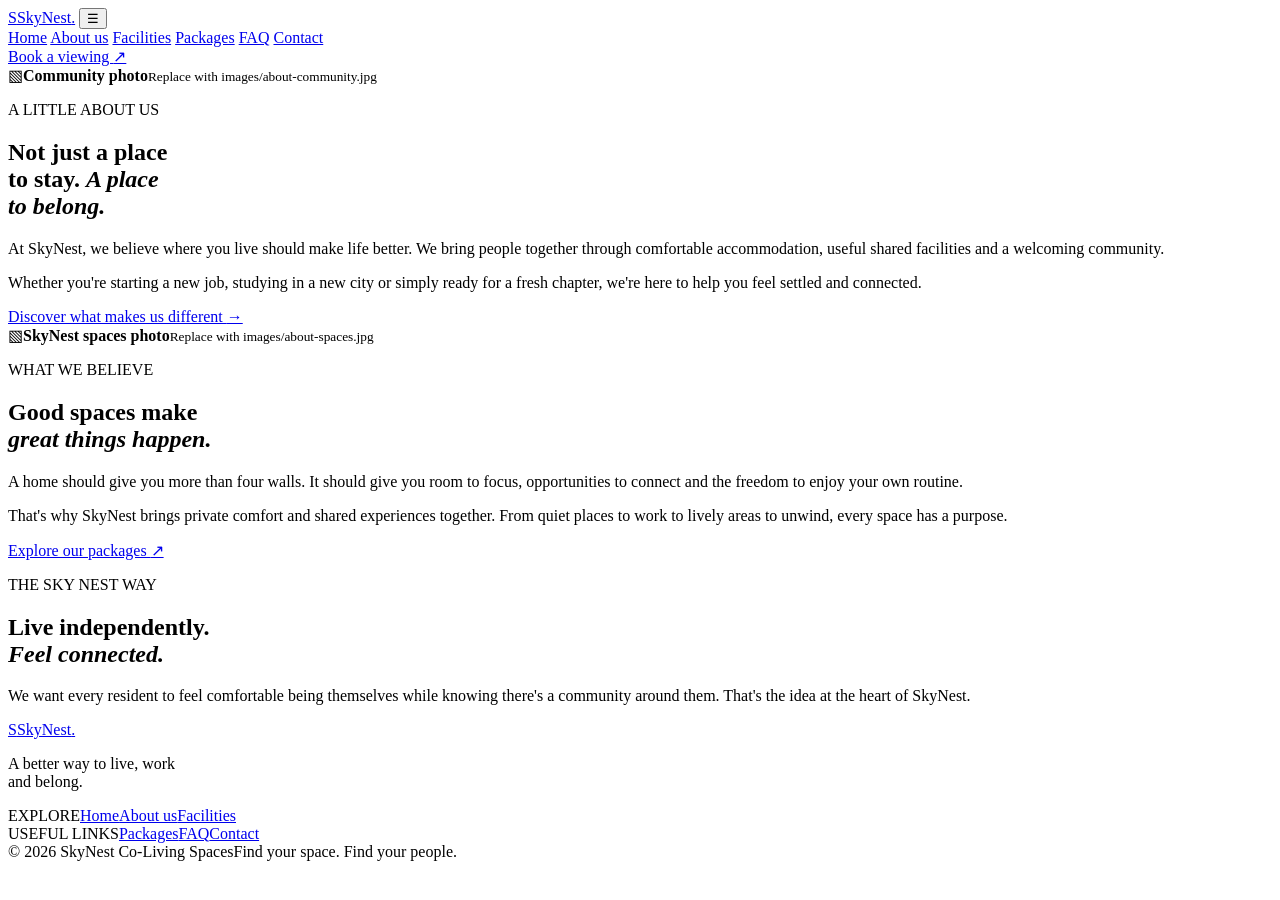
==== about.html @ 015fd2d6 "Add files via upload" ====
<!DOCTYPE html>
<html lang="en">
<head>
  <meta charset="UTF-8">
  <meta name="viewport" content="width=device-width, initial-scale=1.0">
  <meta name="description" content="Learn about SkyNest Co-Living Spaces and the community behind a better way to live together.">
  <title>About Us | SkyNest</title>
  <link rel="stylesheet" href="css/style.css">
  <script src="js/script.js" defer></script>
</head>
<body>
  <header class="site-header">
    <nav class="navbar container" aria-label="Main navigation">
      <a class="brand" href="index.html"><span class="brand-mark">S</span><span>SkyNest<span class="brand-dot">.</span></span></a>
      <button class="menu-toggle" aria-label="Open navigation" aria-expanded="false">☰</button>
      <div class="nav-links">
        <a href="index.html">Home</a>
        <a class="active" href="about.html">About us</a>
        <a href="facilities.html">Facilities</a>
        <a href="packages.html">Packages</a>
        <a href="faq.html">FAQ</a>
        <a href="contact.html">Contact</a>
      </div>
      <a class="button button-small nav-cta" href="contact.html">Book a viewing <span>↗</span></a>
    </nav>
  </header>

  <main>
    <section class="about-story container">
      <div class="story-row">
        <div class="story-image image-frame">
          <!-- Add your first About Us photo as images/about-community.jpg -->
          <img src="images/about-community.jpg" alt="Residents enjoying time together in a SkyNest shared space" onerror="this.style.display='none'; this.parentElement.classList.add('image-placeholder'); this.parentElement.querySelector('.placeholder-note').hidden=false;">
          <div class="placeholder-note" hidden><span class="placeholder-icon">▧</span><strong>Community photo</strong><small>Replace with images/about-community.jpg</small></div>
        </div>
        <div class="story-copy">
          <p class="eyebrow">A LITTLE ABOUT US</p>
          <h1>Not just a place<br>to stay. <em>A place<br>to belong.</em></h1>
          <p class="lead">At SkyNest, we believe where you live should make life better. We bring people together through comfortable accommodation, useful shared facilities and a welcoming community.</p>
          <p>Whether you're starting a new job, studying in a new city or simply ready for a fresh chapter, we're here to help you feel settled and connected.</p>
          <a class="text-link" href="#our-approach">Discover what makes us different <span>→</span></a>
        </div>
      </div>

      <div class="story-row story-row-reverse" id="our-approach">
        <div class="story-image image-frame">
          <!-- Add your second About Us photo as images/about-spaces.jpg -->
          <img src="images/about-spaces.jpg" alt="Warm, modern shared living and working areas" onerror="this.style.display='none'; this.parentElement.classList.add('image-placeholder'); this.parentElement.querySelector('.placeholder-note').hidden=false;">
          <div class="placeholder-note" hidden><span class="placeholder-icon">▧</span><strong>SkyNest spaces photo</strong><small>Replace with images/about-spaces.jpg</small></div>
        </div>
        <div class="story-copy">
          <p class="eyebrow">WHAT WE BELIEVE</p>
          <h2>Good spaces make<br><em>great things happen.</em></h2>
          <p class="lead">A home should give you more than four walls. It should give you room to focus, opportunities to connect and the freedom to enjoy your own routine.</p>
          <p>That's why SkyNest brings private comfort and shared experiences together. From quiet places to work to lively areas to unwind, every space has a purpose.</p>
          <a class="button" href="packages.html">Explore our packages <span>↗</span></a>
        </div>
      </div>
    </section>

    <section class="about-values section-pad">
      <div class="container values-inner">
        <div><p class="eyebrow">THE SKY NEST WAY</p><h2>Live independently.<br><em>Feel connected.</em></h2></div>
        <p>We want every resident to feel comfortable being themselves while knowing there's a community around them. That's the idea at the heart of SkyNest.</p>
      </div>
    </section>
  </main>

  <footer class="site-footer">
    <div class="container footer-inner">
      <div class="footer-brand"><a class="brand brand-light" href="index.html"><span class="brand-mark">S</span><span>SkyNest<span class="brand-dot">.</span></span></a><p>A better way to live, work<br>and belong.</p></div>
      <div class="footer-column"><span class="footer-label">EXPLORE</span><a href="index.html">Home</a><a href="about.html">About us</a><a href="facilities.html">Facilities</a></div>
      <div class="footer-column"><span class="footer-label">USEFUL LINKS</span><a href="packages.html">Packages</a><a href="faq.html">FAQ</a><a href="contact.html">Contact</a></div>
      <div class="footer-bottom"><span>© 2026 SkyNest Co-Living Spaces</span><span>Find your space. Find your people.</span></div>
    </div>
  </footer>
</body>
</html>
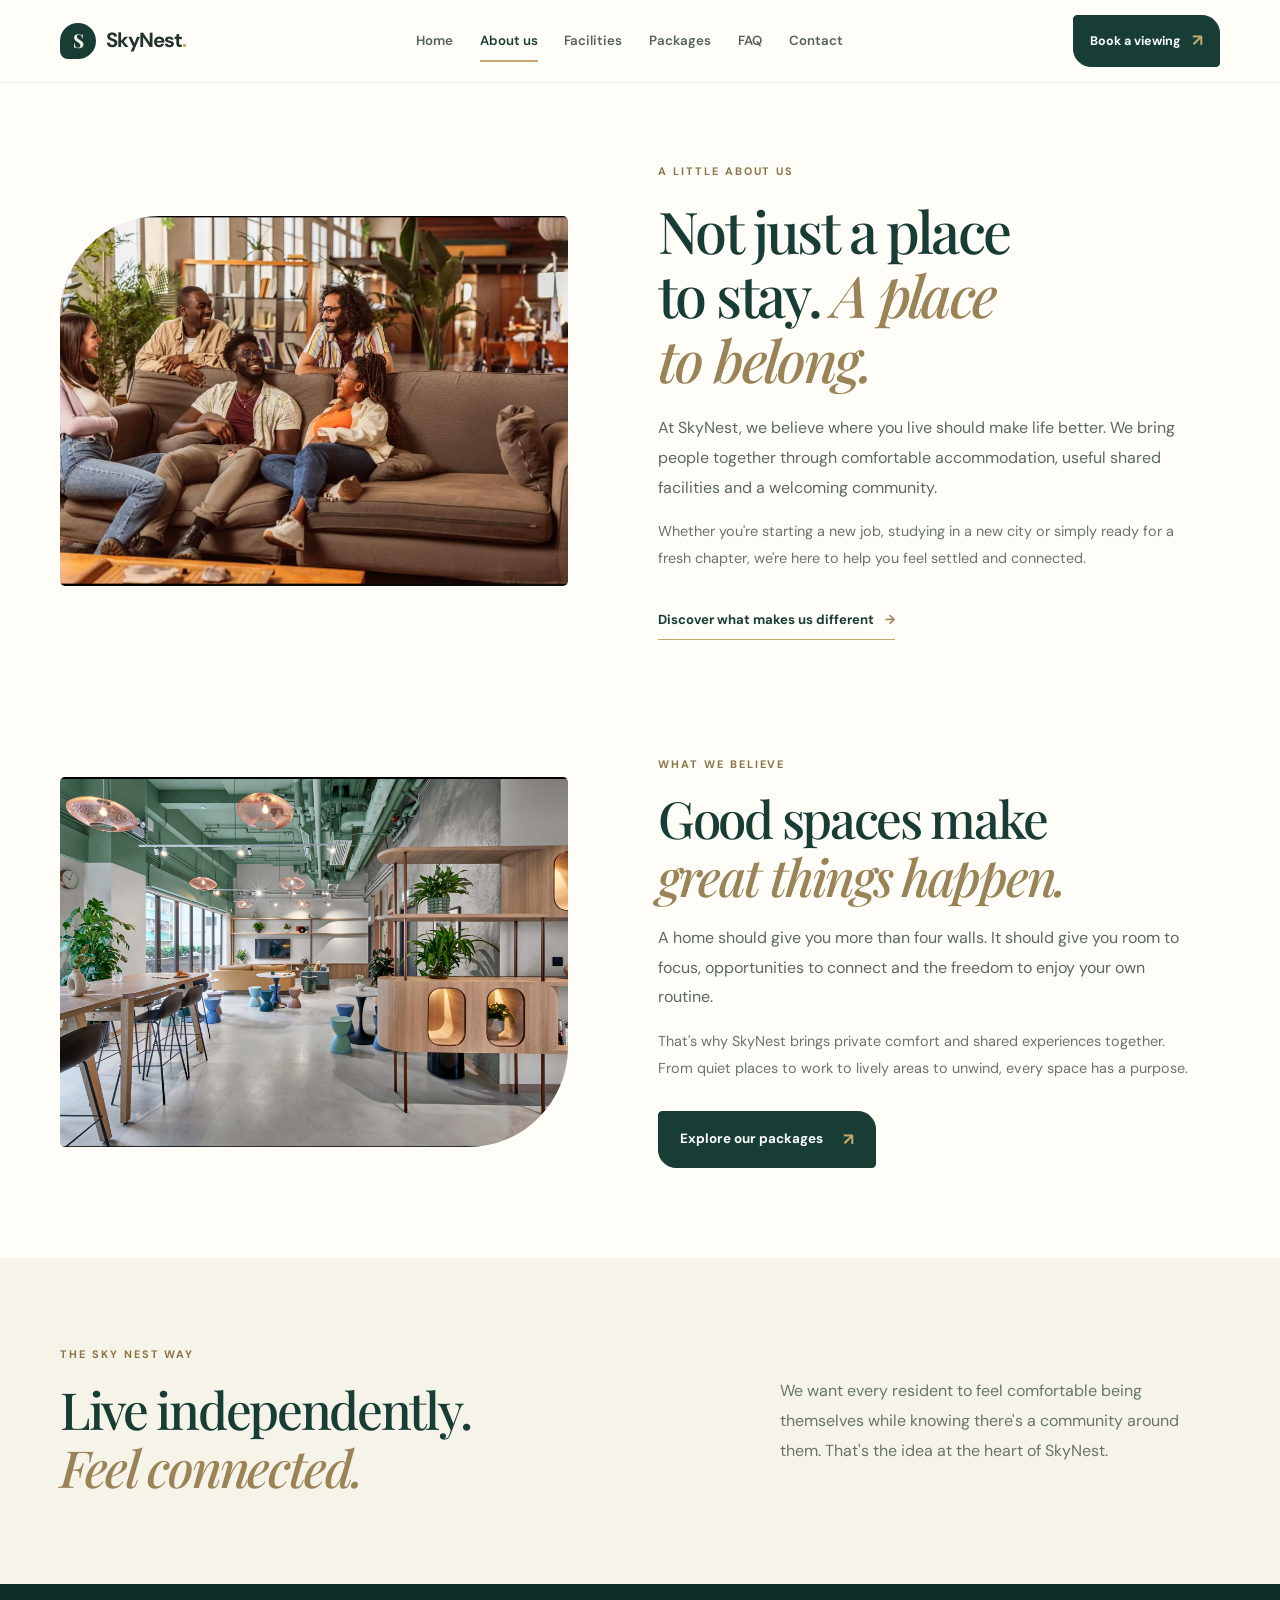
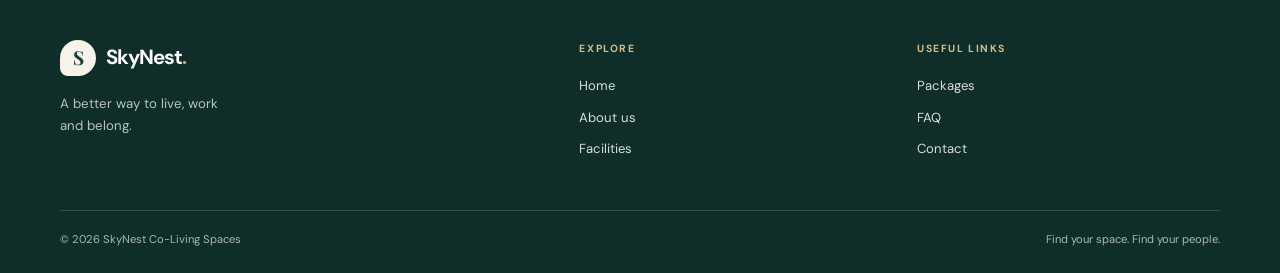
==== commit 6db91828: "Update about.html" ====
--- a/about.html
+++ b/about.html
@@ -5,8 +5,8 @@
   <meta name="viewport" content="width=device-width, initial-scale=1.0">
   <meta name="description" content="Learn about SkyNest Co-Living Spaces and the community behind a better way to live together.">
   <title>About Us | SkyNest</title>
-  <link rel="stylesheet" href="css/style.css">
-  <script src="js/script.js" defer></script>
+  <link rel="stylesheet" href="style.css">
+  <script src="script.js" defer></script>
 </head>
 <body>
   <header class="site-header">
@@ -30,7 +30,7 @@
       <div class="story-row">
         <div class="story-image image-frame">
           <!-- Add your first About Us photo as images/about-community.jpg -->
-          <img src="images/about-community.jpg" alt="Residents enjoying time together in a SkyNest shared space" onerror="this.style.display='none'; this.parentElement.classList.add('image-placeholder'); this.parentElement.querySelector('.placeholder-note').hidden=false;">
+          <img src="about-community.jpg" alt="Residents enjoying time together in a SkyNest shared space" onerror="this.style.display='none'; this.parentElement.classList.add('image-placeholder'); this.parentElement.querySelector('.placeholder-note').hidden=false;">
           <div class="placeholder-note" hidden><span class="placeholder-icon">▧</span><strong>Community photo</strong><small>Replace with images/about-community.jpg</small></div>
         </div>
         <div class="story-copy">
@@ -45,7 +45,7 @@
       <div class="story-row story-row-reverse" id="our-approach">
         <div class="story-image image-frame">
           <!-- Add your second About Us photo as images/about-spaces.jpg -->
-          <img src="images/about-spaces.jpg" alt="Warm, modern shared living and working areas" onerror="this.style.display='none'; this.parentElement.classList.add('image-placeholder'); this.parentElement.querySelector('.placeholder-note').hidden=false;">
+          <img src="about-spaces.jpg" alt="Warm, modern shared living and working areas" onerror="this.style.display='none'; this.parentElement.classList.add('image-placeholder'); this.parentElement.querySelector('.placeholder-note').hidden=false;">
           <div class="placeholder-note" hidden><span class="placeholder-icon">▧</span><strong>SkyNest spaces photo</strong><small>Replace with images/about-spaces.jpg</small></div>
         </div>
         <div class="story-copy">
@@ -75,4 +75,4 @@
     </div>
   </footer>
 </body>
-</html>+</html>
--- a/style.css
+++ b/style.css
@@ -0,0 +1,263 @@
+@import url('https://fonts.googleapis.com/css2?family=DM+Sans:wght@400;500;600;700&family=Playfair+Display:ital,wght@0,500;0,600;0,700;1,500;1,600&display=swap');
+
+:root {
+  --forest: #173d35;
+  --forest-deep: #102e29;
+  --sage: #dce6dc;
+  --cream: #f6f3e9;
+  --paper: #fffdf7;
+  --gold: #c7a86b;
+  --ink: #20332d;
+  --muted: #68756d;
+  --line: rgba(32, 51, 45, .16);
+  --serif: "Playfair Display", Georgia, serif;
+  --sans: "DM Sans", Arial, sans-serif;
+}
+* { box-sizing: border-box; }
+html { scroll-behavior: smooth; }
+body { margin: 0; background: var(--paper); color: var(--ink); font-family: var(--sans); line-height: 1.65; }
+a { color: inherit; text-decoration: none; }
+img { display: block; width: 100%; height: 100%; object-fit: cover; }
+.container { width: min(1160px, calc(100% - 64px)); margin: 0 auto; }
+.site-header { background: var(--paper); position: sticky; top: 0; z-index: 20; border-bottom: 1px solid rgba(32,51,45,.08); }
+.navbar { min-height: 82px; display: flex; align-items: center; justify-content: space-between; gap: 26px; }
+.brand { display: inline-flex; align-items: center; gap: 10px; font-weight: 700; font-size: 1.28rem; letter-spacing: -.05em; white-space: nowrap; }
+.brand-mark { display: grid; place-items: center; width: 36px; height: 36px; border-radius: 50% 50% 50% 8px; background: var(--forest); color: var(--cream); font-family: var(--serif); font-size: 1.2rem; }
+.brand-dot { color: var(--gold); }
+.nav-links { display: flex; align-items: center; gap: clamp(14px, 2.1vw, 28px); }
+.nav-links a { color: #53635a; font-size: .83rem; font-weight: 600; transition: color .2s; }
+.nav-links a:hover, .nav-links a.active { color: var(--forest); }
+.nav-links a.active { position: relative; }
+.nav-links a.active::after { content: ""; position: absolute; height: 2px; background: var(--gold); left: 0; right: 0; bottom: -10px; }
+.button { display: inline-flex; justify-content: center; align-items: center; gap: 20px; padding: 14px 21px; border-radius: 4px 18px 4px 18px; background: var(--forest); color: white; font-size: .84rem; font-weight: 700; border: 1px solid var(--forest); transition: .2s ease; }
+.button:hover { background: var(--forest-deep); transform: translateY(-2px); }
+.button span { color: var(--gold); font-size: 1.05rem; }
+.button-small { padding: 11px 16px; font-size: .78rem; gap: 12px; }
+.button-outline { background: transparent; color: var(--forest); }
+.button-outline:hover { color: white; }
+.button-light { background: var(--cream); color: var(--forest); border-color: var(--cream); }
+.button-light:hover { background: white; color: var(--forest); }
+.menu-toggle { display: none; border: 0; background: transparent; color: var(--forest); font-size: 1.6rem; cursor: pointer; }
+.hero { display: grid; grid-template-columns: 1.02fr .98fr; gap: clamp(42px, 7vw, 90px); align-items: center; padding-top: 64px; padding-bottom: 82px; }
+.image-frame { position: relative; background: var(--sage); overflow: hidden; }
+.hero-image { height: 490px; border-radius: 160px 8px 8px 8px; }
+.hero-image::after { content: ""; position: absolute; inset: 18px -18px -18px 18px; border: 1px solid var(--gold); pointer-events: none; z-index: 1; }
+.image-caption { position: absolute; bottom: 22px; left: 22px; z-index: 2; background: rgba(16,46,41,.88); color: white; padding: 10px 15px; border-radius: 3px 12px 3px 12px; font-size: .75rem; letter-spacing: .04em; }
+.caption-dot { display: inline-block; width: 7px; height: 7px; border-radius: 50%; background: var(--gold); margin-right: 8px; }
+.hero-copy { padding: 14px 0; }
+.eyebrow { margin: 0 0 17px; color: #8b7449; font-size: .68rem; font-weight: 700; letter-spacing: .18em; }
+h1, h2, h3, p { margin-top: 0; }
+h1, h2 { color: var(--forest); font-family: var(--serif); font-weight: 500; letter-spacing: -.045em; line-height: 1.12; }
+h1 { margin-bottom: 22px; font-size: clamp(2.8rem, 5vw, 4.65rem); }
+h2 { margin-bottom: 18px; font-size: clamp(2.35rem, 4vw, 3.55rem); }
+h1 em, h2 em { color: #9a8356; font-weight: 500; }
+.lead { color: #596a60; font-size: 1rem; line-height: 1.85; max-width: 540px; }
+.hero-actions { display: flex; align-items: center; flex-wrap: wrap; gap: 26px; margin-top: 30px; }
+.text-link { color: var(--forest); font-size: .84rem; font-weight: 700; border-bottom: 1px solid var(--gold); padding-bottom: 5px; }
+.text-link span { margin-left: 8px; color: #9a8356; }
+.hero-note { display: flex; align-items: center; gap: 12px; margin-top: 48px; color: #7b857d; font-size: .75rem; }
+.note-line { width: 42px; height: 1px; background: var(--gold); }
+.section-pad { padding: 88px 0; }
+.intro-section { background: var(--cream); }
+.section-heading { max-width: 650px; margin-bottom: 45px; }
+.section-description { color: var(--muted); max-width: 490px; margin-bottom: 0; }
+.benefit-grid { display: grid; grid-template-columns: repeat(4, 1fr); border-top: 1px solid var(--line); }
+.benefit-item { position: relative; padding: 27px 24px 10px 0; border-right: 1px solid var(--line); }
+.benefit-item:not(:first-child) { padding-left: 24px; }
+.benefit-item:last-child { border-right: 0; }
+.number { display: block; color: #9b895f; font-size: .68rem; letter-spacing: .12em; }
+.benefit-icon { display: block; color: var(--forest); font-size: 1.65rem; margin: 19px 0 14px; }
+.benefit-item h3 { color: var(--forest); font-family: var(--serif); font-size: 1.3rem; font-weight: 600; margin-bottom: 8px; }
+.benefit-item p { color: var(--muted); font-size: .83rem; line-height: 1.75; margin: 0; }
+.spaces-section { background: var(--paper); }
+.section-topline { display: flex; align-items: end; justify-content: space-between; gap: 30px; margin-bottom: 38px; }
+.section-heading.compact { margin: 0; }
+.section-heading.compact .section-description { max-width: 560px; }
+.section-topline > .button { margin-bottom: 5px; }
+.space-grid { display: grid; grid-template-columns: repeat(4, 1fr); gap: 18px; }
+.space-card { position: relative; padding-bottom: 12px; border-bottom: 1px solid var(--line); }
+.space-photo { height: 225px; background: var(--sage); overflow: hidden; margin-bottom: 17px; }
+.space-photo img { transition: transform .5s; }
+.space-card:hover .space-photo img { transform: scale(1.05); }
+.photo-one { border-radius: 65px 4px 4px 4px; }
+.photo-two { border-radius: 4px 65px 4px 4px; }
+.photo-three { border-radius: 4px 4px 65px 4px; }
+.photo-four { border-radius: 4px 4px 4px 65px; }
+.card-kicker { color: #9a8356; font-size: .62rem; letter-spacing: .15em; font-weight: 700; }
+.space-card h3 { color: var(--forest); font-family: var(--serif); font-size: 1.3rem; font-weight: 600; margin: 5px 0 0; }
+.card-arrow { position: absolute; right: 3px; bottom: 13px; color: var(--gold); font-size: 1.2rem; }
+.closing-banner { display: flex; justify-content: space-between; align-items: center; gap: 25px; background: var(--forest); color: white; padding: 48px 58px; margin-top: 0; margin-bottom: 90px; border-radius: 4px 70px 4px 4px; }
+.closing-banner h2 { color: white; margin: 0; font-size: clamp(2rem, 3.5vw, 3rem); }
+.closing-banner h2 em { color: #d8c49b; }
+.closing-banner .eyebrow { color: #d4bd8c; }
+.site-footer { background: var(--forest-deep); color: #e9eee8; padding: 56px 0 24px; }
+.footer-inner { display: grid; grid-template-columns: 1.6fr 1fr 1fr; gap: 35px; }
+.brand-light { color: white; }
+.brand-light .brand-mark { background: var(--cream); color: var(--forest); }
+.footer-brand p { color: #b7c4ba; font-size: .83rem; margin: 17px 0 0; }
+.footer-column { display: flex; flex-direction: column; align-items: flex-start; gap: 10px; }
+.footer-label { color: #d3bd8e; font-size: .65rem; font-weight: 700; letter-spacing: .15em; margin-bottom: 8px; }
+.footer-column a { color: #d6dfd7; font-size: .82rem; }
+.footer-column a:hover { color: white; }
+.footer-bottom { grid-column: 1 / -1; display: flex; justify-content: space-between; gap: 20px; border-top: 1px solid rgba(255,255,255,.16); padding-top: 19px; margin-top: 15px; color: #aab9ad; font-size: .7rem; }
+.about-story { padding-top: 68px; padding-bottom: 78px; }
+.story-row { display: grid; grid-template-columns: .95fr 1.05fr; align-items: center; gap: clamp(42px, 7vw, 90px); margin-bottom: 92px; }
+.story-row:last-child { margin-bottom: 0; }
+.story-image { height: 370px; border-radius: 100px 5px 5px 5px; }
+.story-row-reverse .story-image { border-radius: 5px 5px 100px 5px; }
+.story-copy { padding: 12px 0; }
+.story-copy h1 { font-size: clamp(2.6rem, 4.5vw, 4rem); }
+.story-copy h2 { font-size: clamp(2.35rem, 4vw, 3.45rem); }
+.story-copy > p:not(.eyebrow):not(.lead) { color: var(--muted); font-size: .9rem; line-height: 1.85; max-width: 540px; }
+.story-copy .text-link, .story-copy .button { margin-top: 15px; }
+.story-row-reverse { grid-template-columns: .95fr 1.05fr; }
+.story-row-reverse .story-image { order: 0; }
+.about-values { background: var(--cream); }
+.values-inner { display: flex; align-items: center; justify-content: space-between; gap: 70px; }
+.values-inner h2 { margin: 0; }
+.values-inner > p { max-width: 440px; color: var(--muted); margin: 0; line-height: 1.9; }
+.image-placeholder { display: grid; place-items: center; background: linear-gradient(135deg, #dce6dc, #c6d5c8); color: var(--forest); }
+.placeholder-note { display: flex; flex-direction: column; align-items: center; gap: 7px; text-align: center; padding: 20px; }
+.placeholder-icon { font-size: 3rem; opacity: .55; }
+.placeholder-note small { color: #64766b; font-size: .72rem; }
+@media (max-width: 900px) {
+  .container { width: min(100% - 42px, 720px); }
+  .navbar { gap: 15px; }
+  .nav-links { gap: 13px; }
+  .nav-links a { font-size: .73rem; }
+  .nav-cta { display: none; }
+  .hero { gap: 38px; }
+  .hero-image { height: 410px; }
+  .space-grid { grid-template-columns: repeat(2, 1fr); }
+  .benefit-grid { grid-template-columns: repeat(2, 1fr); }
+  .benefit-item:nth-child(2) { border-right: 0; }
+  .benefit-item:nth-child(3), .benefit-item:nth-child(4) { border-top: 1px solid var(--line); }
+  .benefit-item:nth-child(3) { padding-left: 0; }
+}
+@media (max-width: 650px) {
+  .container { width: calc(100% - 36px); }
+  .navbar { min-height: 72px; flex-wrap: wrap; }
+  .menu-toggle { display: block; margin-left: auto; }
+  .nav-links { display: none; order: 3; width: 100%; flex-direction: column; align-items: flex-start; padding: 8px 0 18px; }
+  .nav-links.open { display: flex; }
+  .nav-links a { font-size: .9rem; padding: 4px 0; }
+  .nav-links a.active::after { bottom: 0; }
+  .hero { grid-template-columns: 1fr; padding-top: 28px; padding-bottom: 58px; gap: 34px; }
+  .hero-image { height: 320px; border-radius: 100px 5px 5px 5px; margin-right: 10px; }
+  h1 { font-size: clamp(2.8rem, 12vw, 4rem); }
+  .hero-note { margin-top: 30px; }
+  .section-pad { padding: 62px 0; }
+  .section-topline { align-items: flex-start; flex-direction: column; }
+  .benefit-grid { grid-template-columns: 1fr 1fr; }
+  .benefit-item { padding: 22px 15px 18px 0; }
+  .benefit-item:not(:first-child) { padding-left: 15px; }
+  .benefit-item:nth-child(3) { padding-left: 0; }
+  .space-grid { gap: 22px 13px; }
+  .space-photo { height: 175px; }
+  .space-card h3 { font-size: 1.1rem; }
+  .closing-banner { flex-direction: column; align-items: flex-start; padding: 34px 25px; margin-bottom: 60px; }
+  .footer-inner { grid-template-columns: 1fr 1fr; gap: 28px 20px; }
+  .footer-brand { grid-column: 1 / -1; }
+  .footer-bottom { flex-direction: column; }
+  .about-story { padding-top: 35px; padding-bottom: 55px; }
+  .story-row, .story-row-reverse { grid-template-columns: 1fr; gap: 27px; margin-bottom: 65px; }
+  .story-image { height: 280px; border-radius: 75px 5px 5px 5px; }
+  .story-row-reverse .story-image { border-radius: 5px 5px 75px 5px; }
+  .story-copy h1 { font-size: 3rem; }
+  .values-inner { flex-direction: column; align-items: flex-start; gap: 22px; }
+}
+
+
+/* FACILITIES PAGE */
+.facilities-intro{background:var(--cream);padding:62px 0 48px;border-bottom:1px solid var(--line)}
+.facilities-intro .container{max-width:1160px}
+.facilities-intro h1{font-size:clamp(2.8rem,5.5vw,4.7rem);margin-bottom:18px}
+.facilities-lead{max-width:760px;color:var(--muted);font-size:1rem;line-height:1.85;margin-bottom:28px}
+.facilities-intro-bottom{display:flex;align-items:center;gap:14px;color:#7b857d;font-size:.78rem}
+.intro-rule{width:48px;height:1px;background:var(--gold)}
+.facilities-section-heading{display:flex;justify-content:space-between;align-items:end;gap:40px;margin-bottom:42px}
+.facilities-section-heading h2{margin-bottom:0}
+.facilities-section-heading .section-description{max-width:390px;margin-bottom:7px}
+.facilities-grid{display:grid;grid-template-columns:repeat(4,minmax(0,1fr));gap:30px 20px}
+.facility-card{min-width:0;border:1px solid rgba(32,51,45,.22);background:#fffefa;padding:15px;transition:transform .25s,box-shadow .25s}
+.facility-card:hover{transform:translateY(-4px);box-shadow:0 14px 30px rgba(16,46,41,.09)}
+.facility-photo{height:145px;position:relative;overflow:hidden;background:var(--sage);margin:0 auto 15px}
+.facility-photo img{transition:transform .45s}
+.facility-card:hover .facility-photo img{transform:scale(1.05)}
+.facility-number{position:absolute;top:9px;left:9px;padding:4px 8px;color:white;background:rgba(16,46,41,.88);font-size:.62rem;letter-spacing:.1em}
+.facility-info{min-height:105px;padding:0 2px 3px}
+.facility-info h3{color:var(--forest);font-family:var(--serif);font-size:1.17rem;line-height:1.25;font-weight:600;margin:0 0 8px}
+.facility-info p{color:var(--muted);font-size:.76rem;line-height:1.65;margin:0}
+.facility-photo-placeholder{display:grid;place-items:center;background:linear-gradient(135deg,#dce6dc,#c6d5c8);color:var(--forest)}
+.facility-photo-placeholder .placeholder-note{gap:3px}
+.facility-photo-placeholder .placeholder-icon{font-size:2.2rem}
+.facilities-cta{display:flex;justify-content:space-between;align-items:center;gap:24px;background:var(--forest);color:white;padding:42px 54px;margin-bottom:85px;border-radius:4px 65px 4px 4px}
+.facilities-cta h2{color:white;margin:0;font-size:clamp(2rem,3.5vw,3rem)}
+.facilities-cta h2 em{color:#d8c49b}
+.facilities-cta .eyebrow{color:#d4bd8c}
+
+/* CONTACT PAGE */
+.contact-top{display:grid;grid-template-columns:1fr .95fr;gap:55px;align-items:center;padding-top:72px;padding-bottom:80px}
+.contact-details h1{font-size:clamp(2.8rem,5vw,4.4rem);margin-bottom:17px}
+.contact-details>.lead{max-width:570px}
+.contact-detail-grid{display:grid;grid-template-columns:1fr 1fr;gap:18px 24px;margin-top:34px}
+.contact-detail{border:1px solid var(--line);padding:13px 15px;min-height:68px;display:flex;flex-direction:column;justify-content:center}
+.detail-label{color:#9a8356;font-size:.61rem;font-weight:700;letter-spacing:.14em;margin-bottom:5px}
+.contact-detail a,.contact-detail>span:last-child{color:var(--forest);font-size:.79rem;font-weight:600}
+.contact-top-image{height:330px;border-radius:4px 100px 4px 4px}
+.contact-enquiry{display:grid;grid-template-columns:.95fr 1.05fr;gap:65px;align-items:stretch;background:var(--cream);padding:18px;margin-bottom:85px}
+.contact-enquiry-image{position:relative;min-height:550px;background:var(--sage);overflow:hidden}
+.contact-image-caption{position:absolute;bottom:22px;left:22px;right:22px;padding:18px 20px;background:rgba(16,46,41,.9);color:white;display:flex;flex-direction:column;gap:5px}
+.contact-image-caption span{color:#d8c49b;font-size:.62rem;letter-spacing:.16em;font-weight:700}
+.contact-image-caption strong{font-family:var(--serif);font-size:1.55rem;line-height:1.2;font-weight:500}
+.contact-form-area{padding:32px 35px 25px 0}
+.contact-form-area h2{font-size:clamp(2.2rem,3.5vw,3.2rem);margin-bottom:12px}
+.contact-form-intro{color:var(--muted);font-size:.83rem;margin-bottom:20px}
+.contact-form{display:flex;flex-direction:column}
+.contact-form label{color:var(--forest);font-size:.75rem;font-weight:700;margin:11px 0 6px}
+.contact-form input,.contact-form select,.contact-form textarea{width:100%;border:1px solid rgba(32,51,45,.25);background:var(--paper);padding:12px 13px;color:var(--ink);font:inherit;font-size:.8rem;border-radius:2px}
+.contact-form input:focus,.contact-form select:focus,.contact-form textarea:focus{outline:2px solid rgba(199,168,107,.55);border-color:var(--gold)}
+.contact-form textarea{resize:vertical}
+.contact-submit{align-self:flex-start;margin-top:18px;cursor:pointer}
+.form-note{color:#78847b;font-size:.67rem;line-height:1.6;margin:13px 0 0}
+@media(max-width:900px){.facilities-grid{grid-template-columns:repeat(2,minmax(0,1fr))}.contact-top{gap:30px}.contact-enquiry{gap:30px}}
+@media(max-width:650px){
+.facilities-intro{padding:43px 0 35px}.facilities-section-heading{display:block}.facilities-section-heading .section-description{margin-top:18px}
+.facilities-grid{grid-template-columns:repeat(2,minmax(0,1fr));gap:15px 12px}.facility-card{padding:9px}.facility-photo{height:120px;margin-bottom:11px}.facility-info{min-height:125px}.facility-info h3{font-size:1.02rem}.facility-info p{font-size:.7rem}
+.facilities-cta{flex-direction:column;align-items:flex-start;padding:32px 25px;margin-bottom:60px}
+.contact-top{grid-template-columns:1fr;padding-top:40px;padding-bottom:55px;gap:28px}.contact-top-image{height:270px}.contact-detail-grid{gap:11px}.contact-detail{padding:10px}.contact-detail a,.contact-detail>span:last-child{font-size:.72rem}
+.contact-enquiry{grid-template-columns:1fr;gap:20px;padding:10px;margin-bottom:60px}.contact-enquiry-image{min-height:290px}.contact-form-area{padding:18px 12px 20px}
+}
+
+
+/* PACKAGES PAGE */
+.pkg-hero{background:#073354;color:#fff;padding:42px 0 0}.pkg-hero-inner{display:grid;grid-template-columns:1.05fr .95fr;gap:28px 55px;align-items:center}
+.pkg-hero-copy{padding:18px 0 24px}.pkg-hero h1{color:#fff;font-size:clamp(2.8rem,5vw,4.5rem);margin:0 0 18px}.pkg-hero h1 em{color:#d8c49b}.pkg-hero .eyebrow{color:#d8c49b}
+.pkg-hero-copy>p:not(.eyebrow){max-width:560px;color:#d4e0e8;line-height:1.85;font-size:.91rem;margin-bottom:25px}
+.pkg-hero-photo{height:280px;position:relative;overflow:hidden;background:#566879}.pkg-hero-note{grid-column:1/-1;border-top:1px solid #ffffff33;padding:17px 0;color:#d7e1e8;font-size:.66rem;letter-spacing:.15em;font-weight:700;display:flex;justify-content:center;gap:16px;flex-wrap:wrap}
+.pkg-hero-note span{color:#d8c49b}.pkg-heading{display:flex;justify-content:space-between;align-items:end;gap:40px;margin-bottom:38px}.pkg-heading h2{margin-bottom:0}.pkg-heading .section-description{max-width:400px;margin-bottom:6px}
+.pkg-cards{display:grid;grid-template-columns:repeat(3,minmax(0,1fr));gap:22px}.pkg-card{border:1px solid var(--line);background:#fffefa;padding:12px;display:flex;flex-direction:column;transition:transform .25s,box-shadow .25s}.pkg-card:hover{transform:translateY(-4px);box-shadow:0 14px 30px #102e291a}.pkg-premium{border-color:#b89c67}
+.pkg-card-image{height:190px;position:relative;overflow:hidden;background:var(--sage)}.pkg-card-image img{transition:transform .4s}.pkg-card:hover .pkg-card-image img{transform:scale(1.05)}
+.pkg-image-label{position:absolute;left:10px;top:10px;background:#102e29e6;color:#fff;padding:6px 9px;font-size:.58rem;letter-spacing:.12em}
+.pkg-card-content{padding:19px 10px 10px;display:flex;flex-direction:column;flex:1}.pkg-card-content h3{font-family:var(--serif);font-size:1.7rem;color:var(--forest);margin:0 0 10px}.pkg-card-content .eyebrow{margin-bottom:5px}
+.pkg-description{font-size:.8rem;line-height:1.75;color:var(--muted);min-height:84px}.pkg-card-content ul{list-style:none;padding:14px 0 18px;margin:0 0 12px;border-top:1px solid var(--line)}
+.pkg-card-content li{font-size:.75rem;color:var(--forest);padding:6px 0 6px 20px;position:relative}.pkg-card-content li:before{content:"✓";position:absolute;left:0;color:#a4864d;font-weight:700}.pkg-book{align-self:flex-start;margin-top:auto;font-size:.75rem;padding:11px 15px}
+.pkg-placeholder{display:grid;place-items:center;background:linear-gradient(135deg,#dce6dc,#c6d5c8);color:var(--forest)}
+.pkg-custom{display:grid;grid-template-columns:1fr .9fr;background:var(--forest);color:#fff;margin-bottom:65px;min-height:330px}.pkg-custom-copy{padding:42px 48px;align-self:center}.pkg-custom-copy .eyebrow{color:#d8c49b}
+.pkg-custom-copy h2{color:#fff;font-size:clamp(2.2rem,4vw,3.4rem);margin-bottom:14px}.pkg-custom-copy h2 em{color:#d8c49b}.pkg-custom-copy>p:not(.eyebrow){max-width:490px;color:#dce6df;font-size:.82rem;line-height:1.8;margin-bottom:22px}
+.pkg-custom-image{min-height:330px;position:relative;background:#65786c;overflow:hidden}.pkg-help{text-align:center;padding:25px 20px 70px}.pkg-help h2{margin-bottom:10px}.pkg-help>p:not(.eyebrow){color:var(--muted);font-size:.85rem}.text-link{display:inline-block;color:var(--forest);font-weight:700;border-bottom:1px solid var(--gold);padding:8px 0;font-size:.82rem}
+/* FAQ PAGE */
+.faq-heading{text-align:center;padding-top:60px;padding-bottom:35px}.faq-heading h1{font-size:clamp(2.6rem,5vw,4rem);margin:10px 0 15px}.faq-heading>p:last-child{max-width:560px;margin:0 auto;color:var(--muted);font-size:.88rem;line-height:1.7}
+.faq-list-section{padding:15px 0 65px}.faq-grid{display:grid;grid-template-columns:repeat(3,minmax(0,1fr));gap:clamp(24px,5vw,75px)}.faq-column{display:flex;flex-direction:column}
+.faq-item{padding:16px 0 19px;border-bottom:1px solid var(--line);min-height:145px}.faq-item h2{font-family:var(--serif);font-size:1.03rem;line-height:1.35;color:var(--forest);font-weight:600;margin:0 0 9px}.faq-item p{color:var(--muted);font-size:.75rem;line-height:1.75;margin:0}
+.faq-feedback{display:grid;grid-template-columns:.9fr 1.1fr;gap:55px;background:var(--cream);border:1px solid var(--line);padding:40px 45px;margin-bottom:80px}.faq-feedback-intro{align-self:center}
+.faq-feedback-intro h2{font-size:clamp(2rem,3.4vw,3rem);margin:10px 0 15px}.faq-feedback-intro>p:not(.eyebrow){color:var(--muted);font-size:.83rem;line-height:1.8;max-width:400px}
+.feedback-points{display:flex;flex-wrap:wrap;gap:8px;margin-top:22px}.feedback-points span{border:1px solid #c9c4b7;padding:7px 10px;font-size:.66rem;color:var(--forest)}
+.faq-feedback-form{display:flex;flex-direction:column}.faq-feedback-form label{font-size:.73rem;font-weight:700;color:var(--forest);margin:10px 0 6px}
+.faq-feedback-form input,.faq-feedback-form select,.faq-feedback-form textarea{width:100%;padding:11px 13px;border:1px solid #20332d40;background:#fffefa;color:var(--ink);font:inherit;font-size:.78rem;border-radius:2px}
+.faq-feedback-form textarea{resize:vertical}.feedback-submit{align-self:flex-start;margin-top:16px;cursor:pointer}.faq-feedback-form small{color:#78847b;font-size:.65rem;line-height:1.5;margin-top:10px}
+@media(max-width:900px){.pkg-cards{grid-template-columns:repeat(2,minmax(0,1fr))}.faq-grid{gap:25px}.faq-feedback{gap:28px;padding:30px}}
+@media(max-width:650px){.pkg-hero{padding-top:30px}.pkg-hero-inner{grid-template-columns:1fr;gap:18px}.pkg-hero-photo{height:210px}.pkg-hero-note{font-size:.55rem;gap:8px}
+.pkg-heading{display:block}.pkg-heading .section-description{margin-top:16px}.pkg-cards{grid-template-columns:1fr}.pkg-card-image{height:200px}.pkg-description{min-height:0}
+.pkg-custom{grid-template-columns:1fr}.pkg-custom-copy{padding:30px 25px}.pkg-custom-image{min-height:220px}.faq-heading{padding-top:42px}.faq-grid{grid-template-columns:1fr;gap:0}.faq-item{min-height:0;padding:16px 0}
+.faq-feedback{grid-template-columns:1fr;padding:26px 20px;gap:22px;margin-bottom:60px}}
